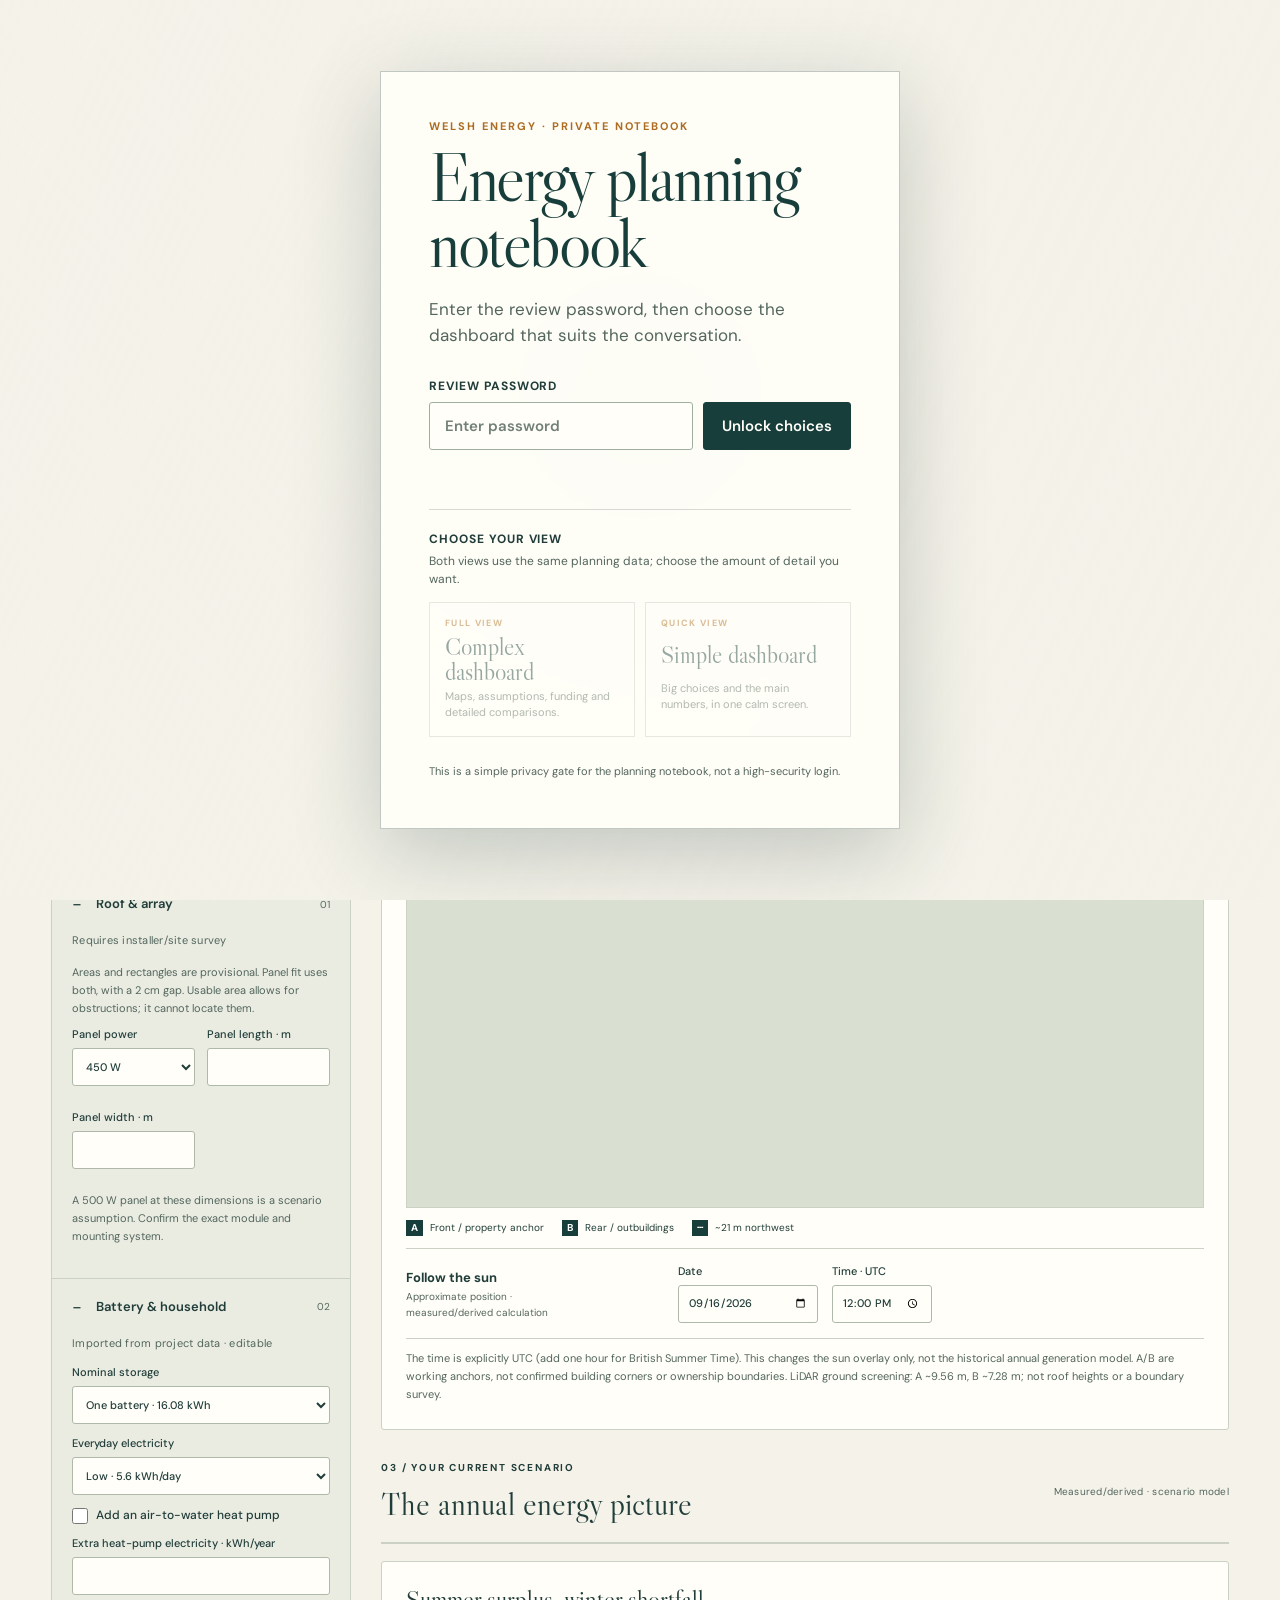
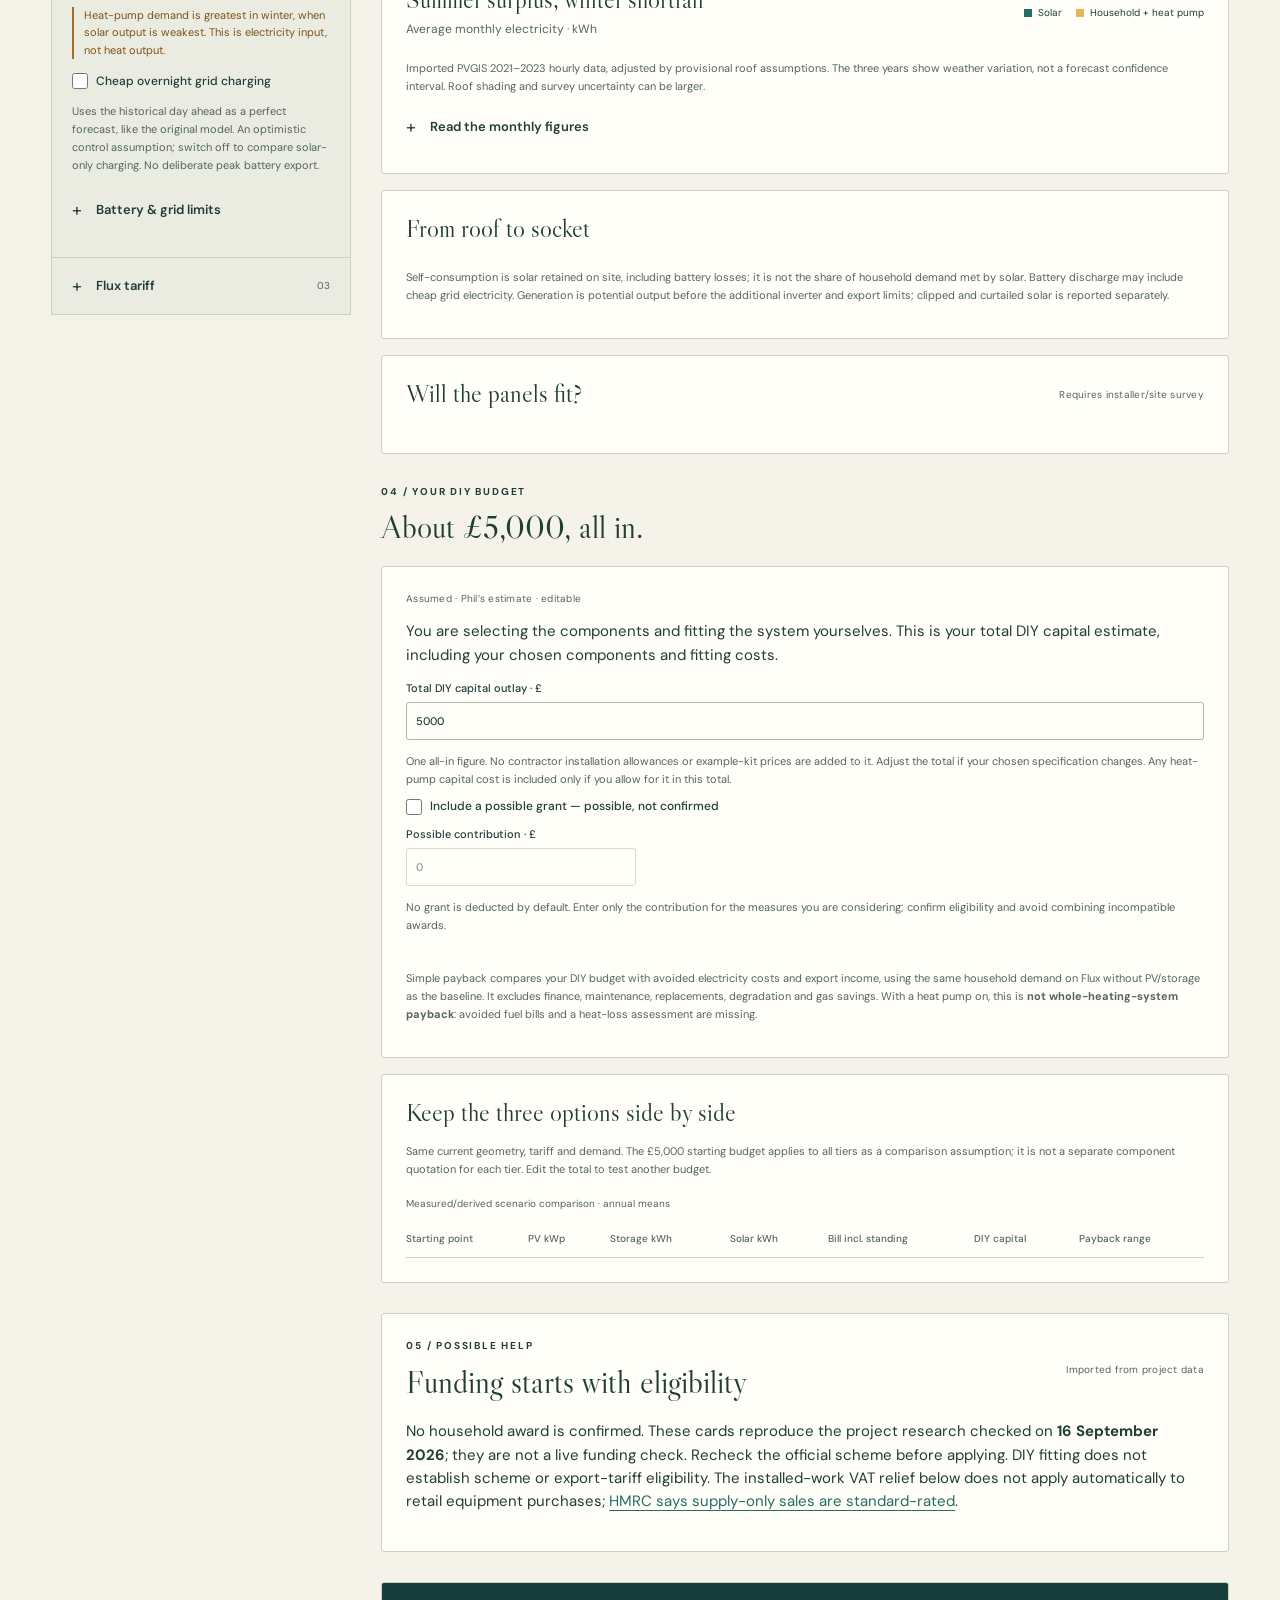
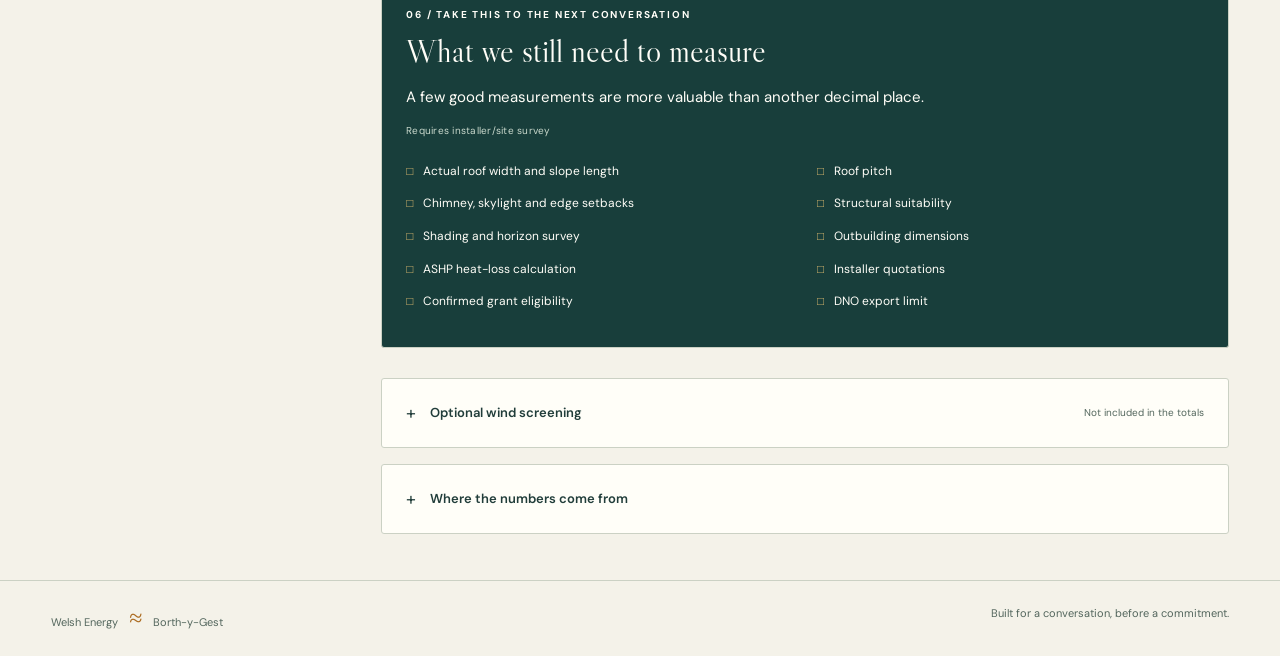
==== index.html @ 3be3858a "Use Welsh Energy branding and demo password" ====
<!doctype html>
<html lang="en-GB">
<head>
  <meta charset="utf-8"><meta name="viewport" content="width=device-width, initial-scale=1">
  <meta name="theme-color" content="#183e3b"><meta name="description" content="Welsh Energy is a local solar, battery and heat-pump planning notebook for Borth-y-Gest.">
  <title>Welsh Energy · Energy notebook</title><link rel="icon" href="data:image/svg+xml,%3Csvg xmlns='http://www.w3.org/2000/svg' viewBox='0 0 32 32'%3E%3Crect width='32' height='32' fill='%23183e3b'/%3E%3Ctext x='9' y='25' fill='%23fffef8' font-size='27' font-family='Georgia'%3EW%3C/text%3E%3C/svg%3E">
  <link rel="stylesheet" href="vendor/leaflet.css"><link rel="stylesheet" href="styles.css">
  <script defer src="vendor/leaflet.js"></script><script type="module" src="app.js"></script>
</head>
<body>
<div class="privacy-gate" id="privacy-gate" role="dialog" aria-modal="true" aria-labelledby="privacy-title">
  <div class="privacy-backdrop" aria-hidden="true"></div>
  <div class="privacy-wash" aria-hidden="true"></div>
  <section class="privacy-shell">
    <div class="privacy-panel">
      <p class="privacy-eyebrow">Welsh Energy · private notebook</p>
      <h1 id="privacy-title">Energy planning notebook</h1>
      <p class="privacy-intro">Enter the review password, then choose the dashboard that suits the conversation.</p>
      <form id="privacy-form">
        <label for="privacy-password">Review password</label>
        <div class="privacy-entry">
          <input id="privacy-password" name="password" type="password" autocomplete="off" spellcheck="false" placeholder="Enter password" required>
          <button type="submit">Unlock choices</button>
        </div>
        <p class="privacy-status" id="privacy-status" role="alert" aria-live="polite"></p>
      </form>
      <div class="privacy-choice" aria-labelledby="privacy-choice-title">
        <p class="privacy-choice-label" id="privacy-choice-title">Choose your view</p>
        <p class="privacy-choice-help">Both views use the same planning data; choose the amount of detail you want.</p>
        <div class="privacy-choice-links">
          <a class="privacy-choice-link" href="./" data-dashboard-route="complex" aria-disabled="true" tabindex="-1">
            <span class="privacy-choice-kicker">FULL VIEW</span>
            <strong>Complex dashboard</strong>
            <span>Maps, assumptions, funding and detailed comparisons.</span>
          </a>
          <a class="privacy-choice-link" href="simple/" data-dashboard-route="simple" aria-disabled="true" tabindex="-1">
            <span class="privacy-choice-kicker">QUICK VIEW</span>
            <strong>Simple dashboard</strong>
            <span>Big choices and the main numbers, in one calm screen.</span>
          </a>
        </div>
      </div>
      <p class="privacy-note">This is a simple privacy gate for the planning notebook, not a high-security login.</p>
    </div>
  </section>
</div>
<div id="dashboard-app" data-locked="true" aria-hidden="true">
<a class="skip" href="#main">Skip to the energy notebook</a>
<header class="masthead"><a class="brand" href="#"><span class="brand-mark" aria-hidden="true">W<span>≈</span></span><span>Welsh Energy<small>BORTH-Y-GEST · NORTH WALES</small></span></a><nav aria-label="Notebook sections"><a href="#site">The site</a><a href="#energy">Energy</a><a href="#costs">Costs</a><a href="#next">Next steps</a><a class="view-switch" href="simple/">Simple view ↗</a></nav><div class="masthead-actions"><button type="button" class="quiet signout" data-signout>Back to sign-in</button><button id="reset" class="quiet">Reset to defaults ↺</button></div></header>
<main id="main">
<section class="intro"><div><p class="eyebrow">A HOUSE BY THE SEA. A PLAN FOR ITS ENERGY.</p><h1>What could the sunshine do?</h1><p class="lede">Explore solar panels, battery storage and a possible heat pump for <strong>2 Mersey Street</strong>. Start with a tier, then change the assumptions together.</p></div><div class="edition"><span>FIELD NOTE / 01</span><strong>52.91556° N<br>4.13733° W</strong><small>Working front anchor · provisional<br>Planning notebook · September 2026</small></div></section>
<div class="scope-note"><span class="dot"></span><p><strong>A comparison tool, with room for uncertainty.</strong> These are planning estimates, not an engineering design, planning approval, grant decision or quotation.</p></div>
<div id="load-status" role="status">Loading the project’s hourly solar data…</div>
<section class="scenario-section" aria-labelledby="scenario-heading"><div class="section-heading"><div><p class="eyebrow">01 / CHOOSE A STARTING POINT</p><h2 id="scenario-heading">Three ways to begin</h2></div><span class="source-tag">Assumed · editable presets</span></div><div class="tiers" id="tiers">
<button data-tier="basic" aria-pressed="false"><span class="tier-number">01</span><span><strong>Basic</strong><small>Front roof · one battery</small></span><span class="tier-capacity" id="tier-basic"></span></button>
<button data-tier="medium" aria-pressed="true"><span class="tier-number">02</span><span><strong>Medium</strong><small>Front + rear · one battery</small></span><span class="tier-capacity" id="tier-medium"></span></button>
<button data-tier="top" aria-pressed="false"><span class="tier-number">03</span><span><strong>Top-class</strong><small>Front + rear · two batteries</small></span><span class="tier-capacity" id="tier-top"></span></button></div><p class="micro">Tiers set active roofs and battery size. The total DIY budget stays at your entered amount. Your roof geometry, tariff and household choices carry across. Top-class means more storage here; it is not a promise of greater savings.</p></section>
<div class="workspace">
<aside class="controls" aria-label="Scenario assumptions"><div class="controls-title"><span class="eyebrow">MAKE IT YOURS</span><h2>The assumptions</h2><p>Change a value to update the whole notebook.</p></div>
<details open><summary>Roof & array <span>01</span></summary><div class="control-body"><p class="source-tag">Requires installer/site survey</p><p class="micro">Areas and rectangles are provisional. Panel fit uses both, with a 2 cm gap. Usable area allows for obstructions; it cannot locate them.</p><div id="surfaces"></div><div class="fields two"><label>Panel power<select data-path="panelWattage"><option value="450">450 W</option><option value="500">500 W</option></select></label><label>Panel length · m<input data-path="panelLengthM" type="number" min="0.5" max="4" step=".001"></label><label>Panel width · m<input data-path="panelWidthM" type="number" min="0.5" max="3" step=".001"></label></div><p class="micro">A 500 W panel at these dimensions is a scenario assumption. Confirm the exact module and mounting system.</p></div></details>
<details open><summary>Battery & household <span>02</span></summary><div class="control-body"><p class="source-tag">Imported from project data · editable</p><label>Nominal storage<select data-path="batteryKwh"><option value="16.08">One battery · 16.08 kWh</option><option value="32.16">Two batteries · 32.16 kWh</option><option value="40">40 kWh scenario</option><option value="10.08">Energian bank · 10.08 kWh</option><option value="15.12">Energian bank · 15.12 kWh</option><option value="20.16">Energian bank · 20.16 kWh</option></select></label><label>Everyday electricity<select data-path="baseDailyKwh"><option value="5.6">Low · 5.6 kWh/day</option><option value="8">Medium · 8 kWh/day</option><option value="12">High · 12 kWh/day</option></select></label><label class="check"><input type="checkbox" data-path="ashpEnabled"> Add an air-to-water heat pump</label><label>Extra heat-pump electricity · kWh/year<input type="number" data-path="ashpAnnualKwh" min="0" max="30000" step="100"></label><p class="winter-note">Heat-pump demand is greatest in winter, when solar output is weakest. This is electricity input, not heat output.</p><label class="check"><input type="checkbox" data-path="gridCharge"> Cheap overnight grid charging</label><p class="micro">Uses the historical day ahead as a perfect forecast, like the original model. An optimistic control assumption; switch off to compare solar-only charging. No deliberate peak battery export.</p><details><summary>Battery & grid limits</summary><div class="fields two"><label>Usable window · %<input data-path="batteryUsablePct" type="number" min="1" max="100" step="1"></label><label>Reserve within window · kWh<input data-path="reserveKwh" type="number" min="0" max="40" step=".1"></label><label>Charge efficiency · fraction<input data-path="chargeEfficiency" type="number" min=".5" max="1" step=".01"></label><label>Discharge efficiency · fraction<input data-path="dischargeEfficiency" type="number" min=".5" max="1" step=".01"></label><label>Battery power limit · kW<input data-path="batteryPowerKw" type="number" min="0" max="30" step=".1"></label><label>PV inverter limit · kW<input data-path="inverterKw" type="number" min="0" max="30" step=".1"></label><label>Export limit · kW<input data-path="exportLimitKw" type="number" min="0" max="30" step=".01"></label></div><p class="micro">5 kW battery power and 8 kW PV inverter are assumptions. Export defaults to 3.68 kW for screening; no DNO permission is implied. Equipment compatibility and shared inverter constraints need an installer.</p></details></div></details>
<details><summary>Flux tariff <span>03</span></summary><div class="control-body"><p class="source-tag">Imported from project data · editable</p><p>15 September 2026 planning snapshot. Variable prices, not a future offer. Periods use UK local time, including daylight saving.</p><div id="tariff-fields" class="fields two"></div><p class="micro">Cheap 02:00–05:00 · peak 16:00–19:00 · normal at other times. <a href="https://octopus.energy/smart/flux/" target="_blank" rel="noreferrer">Official Flux information ↗</a></p></div></details>
</aside>
<div class="results">
<section id="site" class="paper map-paper"><div class="section-heading"><div><p class="eyebrow">02 / START WITH THE PLACE</p><h2>A small site. Several possibilities.</h2></div><button id="recenter-map" class="quiet">Centre on the house</button></div><div class="map-wrap"><div id="site-map" aria-label="Interactive map of provisional front and rear anchors"></div></div><div class="map-caption"><span><b>A</b> Front / property anchor</span><span><b>B</b> Rear / outbuildings</span><span><b>┄</b> ~21 m northwest</span></div><p id="map-status" class="micro"></p><div class="sun-strip"><div><strong>Follow the sun</strong><small>Approximate position · measured/derived calculation</small></div><label>Date<input id="sun-date" type="date" value="2026-09-16" min="2020-01-01" max="2035-12-31"></label><label>Time · UTC<input id="sun-time" type="time" value="12:00"></label><output id="sun-readout"></output></div><p class="micro">The time is explicitly UTC (add one hour for British Summer Time). This changes the sun overlay only, not the historical annual generation model. A/B are working anchors, not confirmed building corners or ownership boundaries. LiDAR ground screening: A ~9.56 m, B ~7.28 m; not roof heights or a boundary survey.</p></section>
<section id="energy"><div class="section-heading"><div><p class="eyebrow">03 / YOUR CURRENT SCENARIO</p><h2>The annual energy picture</h2></div><span class="source-tag">Measured/derived · scenario model</span></div><div id="warnings" role="status"></div><div id="metrics" class="metrics" aria-live="polite" aria-atomic="true"></div><div class="paper chart-paper"><div class="section-heading"><div><h3>Summer surplus, winter shortfall</h3><p>Average monthly electricity · kWh</p></div><div class="legend"><span><i class="solar"></i>Solar</span><span><i class="demand"></i>Household + heat pump</span></div></div><div id="monthly-chart"></div><p class="micro">Imported PVGIS 2021–2023 hourly data, adjusted by provisional roof assumptions. The three years show weather variation, not a forecast confidence interval. Roof shading and survey uncertainty can be larger.</p><details><summary>Read the monthly figures</summary><div class="table-scroll"><table><caption>Average per calendar month, with generation range across the three years</caption><thead><tr><th>Month</th><th>Solar kWh</th><th>Year range</th><th>Use kWh</th><th>Import kWh</th><th>Export kWh</th></tr></thead><tbody id="monthly-table"></tbody></table></div></details></div><div class="paper"><h3>From roof to socket</h3><div id="energy-details" class="detail-grid"></div><p class="micro">Self-consumption is solar retained on site, including battery losses; it is not the share of household demand met by solar. Battery discharge may include cheap grid electricity. Generation is potential output before the additional inverter and export limits; clipped and curtailed solar is reported separately.</p></div><div class="paper"><div class="section-heading"><h3>Will the panels fit?</h3><span class="source-tag">Requires installer/site survey</span></div><div id="layout-results"></div></div></section>
<section id="costs"><div class="section-heading"><div><p class="eyebrow">04 / YOUR DIY BUDGET</p><h2>About £5,000, all in.</h2></div></div><div class="paper"><p class="source-tag">Assumed · Phil’s estimate · editable</p><p>You are selecting the components and fitting the system yourselves. This is your total DIY capital estimate, including your chosen components and fitting costs.</p><label>Total DIY capital outlay · £<input id="diy-total" type="number" min="0" max="200000" step="100" value="5000"></label><p class="micro">One all-in figure. No contractor installation allowances or example-kit prices are added to it. Adjust the total if your chosen specification changes. Any heat-pump capital cost is included only if you allow for it in this total.</p><div id="cost-inputs" hidden></div><label class="check"><input id="grant-enabled" type="checkbox"> Include a possible grant — possible, not confirmed</label><label class="grant-amount">Possible contribution · £<input id="grant-amount" type="number" value="0" min="0" max="100000" step="100" disabled></label><p class="micro">No grant is deducted by default. Enter only the contribution for the measures you are considering; confirm eligibility and avoid combining incompatible awards.</p><div id="finance" class="finance-grid"></div><p class="micro">Simple payback compares your DIY budget with avoided electricity costs and export income, using the same household demand on Flux without PV/storage as the baseline. It excludes finance, maintenance, replacements, degradation and gas savings. With a heat pump on, this is <strong>not whole-heating-system payback</strong>: avoided fuel bills and a heat-loss assessment are missing.</p></div><div class="paper"><h3>Keep the three options side by side</h3><p class="micro">Same current geometry, tariff and demand. The £5,000 starting budget applies to all tiers as a comparison assumption; it is not a separate component quotation for each tier. Edit the total to test another budget.</p><div class="table-scroll"><table><caption>Measured/derived scenario comparison · annual means</caption><thead><tr><th>Starting point</th><th>PV kWp</th><th>Storage kWh</th><th>Solar kWh</th><th>Bill incl. standing</th><th>DIY capital</th><th>Payback range</th></tr></thead><tbody id="comparison"></tbody></table></div></div></section>
<section id="funding" class="paper"><div class="section-heading"><div><p class="eyebrow">05 / POSSIBLE HELP</p><h2>Funding starts with eligibility</h2></div><span class="source-tag">Imported from project data</span></div><p>No household award is confirmed. These cards reproduce the project research checked on <strong>16 September 2026</strong>; they are not a live funding check. Recheck the official scheme before applying. DIY fitting does not establish scheme or export-tariff eligibility. The installed-work VAT relief below does not apply automatically to retail equipment purchases; <a href="https://www.gov.uk/guidance/vat-on-energy-saving-materials-and-heating-equipment-notice-7086" target="_blank" rel="noreferrer">HMRC says supply-only sales are standard-rated</a>.</p><div id="grants" class="grants"></div></section>
<section id="next" class="paper next-paper"><p class="eyebrow">06 / TAKE THIS TO THE NEXT CONVERSATION</p><h2>What we still need to measure</h2><p>A few good measurements are more valuable than another decimal place.</p><p class="source-tag">Requires installer/site survey</p><ul class="checklist"><li>Actual roof width and slope length</li><li>Roof pitch</li><li>Chimney, skylight and edge setbacks</li><li>Structural suitability</li><li>Shading and horizon survey</li><li>Outbuilding dimensions</li><li>ASHP heat-loss calculation</li><li>Installer quotations</li><li>Confirmed grant eligibility</li><li>DNO export limit</li></ul></section>
<details class="paper wind-panel"><summary>Optional wind screening <span>Not included in the totals</span></summary><p class="source-tag">Imported from project data · requires installer/site survey</p><p>The NASA regional 10 m wind series averages about 6.27 m/s. It does not tell us the wind at this roof, turbulence or turbine output. The project has no site-specific turbine power curve. Winter wind may complement solar, but a rooftop installation needs planning, structure, noise and maintenance assessment.</p><p><a href="https://www.gov.wales/planning-permission-wind-turbines" target="_blank" rel="noreferrer">Welsh Government planning guidance ↗</a></p></details>
<details class="paper"><summary>Where the numbers come from</summary><p>Solar generation uses the saved PVGIS 1 kWp hourly profile for 2021–2023. It was downloaded at an older postcode point, with an optimum south-facing array. The front roof’s provisional southeast aspect is a screening adjustment, not a fresh PVGIS roof simulation.</p><p>“Measured/derived” here means calculated, not measured at the property. Inputs marked “Imported from project data” can themselves be modelled data or earlier assumptions. Costs are editable placeholders. No carbon figure is shown because no agreed emissions factor or counterfactual has been supplied.</p><p><a href="DATA_PROVENANCE.md">Data provenance & assumptions</a> · <a href="SOURCE_RECONCILIATION.md">Conflicts reconciled</a> · <a href="README.md">Run the notebook</a></p></details>
</div></div>
</main><footer><span>Welsh Energy <i>≈</i> Borth-y-Gest</span><span>Built for a conversation, before a commitment.</span></footer>
</div>
<script>
  (() => {
    const password = 'demo';
    const gate = document.getElementById('privacy-gate');
    const dashboard = document.getElementById('dashboard-app');
    const form = document.getElementById('privacy-form');
    const field = document.getElementById('privacy-password');
    const status = document.getElementById('privacy-status');
    const choices = [...document.querySelectorAll('[data-dashboard-route]')];
    const signoutButtons = [...document.querySelectorAll('[data-signout]')];
    const storageKey = 'welsh-energy-dashboard-unlocked';

    function unlock() {
      gate.hidden = true;
      dashboard.dataset.locked = 'false';
      dashboard.setAttribute('aria-hidden', 'false');
      sessionStorage.setItem(storageKey, 'yes');
      dashboard.querySelector('.brand')?.focus();
      window.dispatchEvent(new Event('resize'));
    }

    function enableChoices() {
      sessionStorage.setItem(storageKey, 'yes');
      gate.classList.add('privacy-authenticated');
      status.textContent = 'Password accepted. Choose a dashboard.';
      choices.forEach(link => {
        link.removeAttribute('aria-disabled');
        link.removeAttribute('tabindex');
        link.classList.add('is-ready');
      });
      choices[0]?.focus();
    }

    if (sessionStorage.getItem(storageKey) === 'yes') unlock();

    form.addEventListener('submit', event => {
      event.preventDefault();
      if (field.value === password) {
        enableChoices();
        return;
      }
      status.textContent = 'That password does not match.';
      field.select();
      gate.classList.remove('privacy-shake');
      void gate.offsetWidth;
      gate.classList.add('privacy-shake');
    });

    choices.forEach(link => link.addEventListener('click', event => {
      if (link.getAttribute('aria-disabled') === 'true') {
        event.preventDefault();
        return;
      }
      if (link.dataset.dashboardRoute === 'complex') {
        event.preventDefault();
        unlock();
      }
    }));

    signoutButtons.forEach(button => button.addEventListener('click', () => {
      sessionStorage.removeItem(storageKey);
      window.location.reload();
    }));
  })();
</script>
</body></html>
---- styles.css ----
@import url('https://fonts.googleapis.com/css2?family=DM+Sans:wght@400;500;600;700&family=Libre+Caslon+Display&display=swap');
:root{--ink:#213d3a;--sea:#256d61;--cream:#f4f2e9;--paper:#fffef8;--line:#cbd1c4;--muted:#53665d;--amber:#ac6c22;--gold:#e2b85b;--dark:#183e3b;--serif:'Libre Caslon Display',Georgia,serif;--sans:'DM Sans',Verdana,sans-serif}*{box-sizing:border-box}html{scroll-behavior:smooth;scroll-padding-top:20px}body{margin:0;color:var(--ink);background:var(--cream);font:15px/1.55 var(--sans)}button,input,select{font:inherit}button,a,input,select,summary{-webkit-tap-highlight-color:transparent}button,summary{cursor:pointer}a{color:var(--sea);text-underline-offset:4px}button{color:inherit}button:focus-visible,a:focus-visible,summary:focus-visible,input:focus-visible,select:focus-visible{outline:3px solid #ba751e;outline-offset:3px}button{border:1px solid var(--line);border-radius:3px;background:transparent}button:hover{background:#e4e8dc}.masthead{display:flex;align-items:center;justify-content:space-between;gap:24px;padding:22px 4vw;border-bottom:1px solid var(--line)}.brand{display:flex;align-items:center;gap:13px;text-decoration:none;color:var(--ink);font-family:var(--serif);font-size:28px;line-height:1}.brand small{display:block;font:9px/1.8 var(--sans);letter-spacing:1.5px;margin-top:8px}.brand-mark{display:grid;place-content:center;width:46px;height:50px;border:1px solid var(--ink);font-size:32px;position:relative}.brand-mark span{font:20px/1 Georgia;position:absolute;bottom:-7px;left:10px;background:var(--cream);padding:0 4px}.masthead nav{display:flex;gap:28px;font-size:13px}.masthead nav a{color:var(--ink);text-decoration:none}.quiet{padding:9px 13px;font-size:12px;white-space:nowrap}.skip{position:absolute;left:20px;top:-100px;background:white;padding:12px;z-index:3000}.skip:focus{top:10px}main{max-width:1600px;margin:auto;padding:0 4vw}.intro{display:flex;gap:40px;justify-content:space-between;align-items:center;padding:57px 0 32px}.eyebrow{font-size:10px;letter-spacing:1.8px;font-weight:700;margin:0 0 10px}.intro h1{font:clamp(40px,4.7vw,70px)/1.03 var(--serif);font-weight:400;letter-spacing:-1.6px;margin:0 0 20px}.lede{max-width:780px;font-size:16px;color:var(--muted);margin:0;line-height:1.65}.edition{min-width:200px;border-left:1px solid var(--line);padding:10px 0 10px 26px}.edition>span{font-size:9px;letter-spacing:1.6px}.edition strong{display:block;font:23px/1.4 var(--serif);margin:10px 0}.edition small{font-size:10px;color:var(--muted)}.scope-note{display:flex;gap:12px;align-items:center;border-top:1px solid var(--line);border-bottom:1px solid var(--line);padding:13px 0;font-size:12px}.scope-note p{margin:0}.dot{width:7px;height:7px;background:var(--amber);border-radius:50%;flex-shrink:0}.section-heading{display:flex;align-items:center;justify-content:space-between;gap:15px;margin:0 0 20px}.section-heading h2,.section-heading h3{margin:0}h2{font:32px/1.15 var(--serif);margin:0 0 16px}h3{font:25px/1.15 var(--serif);margin:0 0 14px}p{margin:0 0 14px}.section-heading p:not(.eyebrow){font-size:12px;margin:5px 0 0;color:var(--muted)}.scenario-section{padding:32px 0 23px}.source-tag{font-size:10px;line-height:1.5;letter-spacing:.25px;color:var(--muted);display:block}.tiers{display:grid;grid-template-columns:repeat(3,1fr);gap:12px}.tiers button{display:flex;align-items:center;text-align:left;padding:21px 19px;gap:16px;background:var(--paper);border:1px solid var(--line);min-width:0}.tiers button[aria-pressed=true]{background:var(--dark);border-color:var(--dark);color:#fffef8}.tier-number{font:15px var(--serif);opacity:.7;align-self:flex-start}.tiers strong{font-size:19px;font-weight:500;display:block}.tiers small{display:block;font-size:11px;margin-top:3px}.tier-capacity{margin-left:auto;align-self:flex-start;font-size:12px;white-space:nowrap}.micro{font-size:11px;line-height:1.65;color:var(--muted);margin:10px 0}.workspace{display:grid;grid-template-columns:300px minmax(0,1fr);gap:30px;align-items:start}.controls{border:1px solid var(--line);background:#eaece2}.controls-title{padding:25px 21px 17px}.controls-title h2{font-size:29px;margin-bottom:10px}.controls-title p{font-size:12px;color:var(--muted)}.controls>details{border-top:1px solid var(--line)}summary{list-style:none;font-weight:600;font-size:13px;padding:18px 20px;display:flex;gap:10px;align-items:center}summary::before{content:'+';font-size:18px;font-weight:400;line-height:1;width:14px}details[open]>summary::before{content:'−'}summary::-webkit-details-marker{display:none}summary span{margin-left:auto;color:var(--muted);font-size:10px;font-weight:400}.control-body{padding:0 20px 22px}.control-body p{font-size:11px}.control-body details summary{padding:15px 0}.fields{display:grid;gap:12px}.two{grid-template-columns:repeat(2,minmax(0,1fr))}label{display:block;font-size:11px;line-height:1.45;margin:0 0 12px;font-weight:500}input[type=number],input[type=date],input[type=time],select{display:block;width:100%;min-width:0;border:1px solid #aeb9aa;background:var(--paper);color:var(--ink);padding:8px 9px;border-radius:3px;margin-top:5px;height:38px}input:disabled{opacity:.5}.check{display:flex;align-items:center;gap:8px;font-size:12px}.check input{accent-color:var(--sea);width:16px;height:16px;margin:0;flex-shrink:0}.surface-control{padding:15px 0;border-bottom:1px solid var(--line);margin-bottom:15px}.surface-control h4{margin:0;font-size:13px}.surface-control .check{margin-bottom:12px}.surface-control .subfields{margin-top:6px}.surface-control summary{font-size:11px}.surface-control input{height:34px}.winter-note{padding-left:10px;border-left:2px solid var(--amber);color:#805118}.results>section{margin-bottom:30px}.paper{background:var(--paper);border:1px solid var(--line);padding:24px;margin-bottom:16px;border-radius:3px}.map-paper{padding:24px 24px 16px}.map-paper h2{font-size:29px}.map-wrap{position:relative}.map-wrap #site-map{height:390px;background:#d9e0d1;z-index:0;border:1px solid var(--line)}.map-caption{display:flex;flex-wrap:wrap;gap:18px;font-size:10px;margin:12px 0}.map-caption b{display:inline-block;background:var(--dark);color:white;padding:0 5px;margin-right:4px}.sun-strip{display:grid;grid-template-columns:1fr 140px 100px 1fr;gap:14px;border-top:1px solid var(--line);border-bottom:1px solid var(--line);padding:15px 0;align-items:center}.sun-strip strong{font-size:13px}.sun-strip small{display:block;font-size:10px;color:var(--muted);max-width:170px}.sun-strip label{margin:0}.sun-strip output{font-size:12px;text-align:right}.metrics{display:grid;grid-template-columns:repeat(4,minmax(0,1fr));gap:1px;background:var(--line);border:1px solid var(--line);margin-bottom:17px}.metric{padding:20px 15px;background:var(--paper)}.metric:first-child{background:var(--dark);color:var(--paper)}.metric .metric-label{font-size:10px;display:block;min-height:30px}.metric strong{font-size:31px;line-height:1.25;font-weight:500;white-space:nowrap;letter-spacing:-1px}.metric strong small{font-size:12px;letter-spacing:0;font-weight:400}.metric>small{display:block;font-size:9px;margin-top:8px;opacity:.85}.legend{display:flex;gap:14px;font-size:10px;flex-wrap:wrap}.legend span{display:flex;gap:6px;align-items:center}.legend i{width:8px;height:8px;display:inline-block}.legend .solar{background:var(--sea)}.legend .demand{background:var(--gold)}#monthly-chart svg{display:block;width:100%;height:auto;overflow:visible}.detail-grid{display:grid;grid-template-columns:repeat(3,minmax(0,1fr));gap:0 20px}.detail-grid>div{padding:13px 0;border-bottom:1px solid var(--line)}.detail-grid span{display:block;font-size:11px}.detail-grid strong{font-size:19px;font-weight:500}.table-scroll{overflow-x:auto;max-width:100%}table{border-collapse:collapse;width:100%;font-size:11px}th,td{text-align:left;border-bottom:1px solid var(--line);padding:11px 9px;font-variant-numeric:tabular-nums}th{font-size:10px;color:var(--muted);font-weight:500}th:first-child,td:first-child{padding-left:0}caption{text-align:left;color:var(--muted);font-size:10px;padding:8px 0}.chart-paper details summary{padding:12px 0}.layout-row{display:grid;grid-template-columns:110px 1fr;gap:18px;border-top:1px solid var(--line);padding:20px 0 8px;align-items:start}.roof-sketch{background:#e3e8db;padding:8px;display:grid;gap:2px;max-width:110px;min-height:35px;align-self:start}.roof-sketch i{background:#2f6661;border:1px solid #63938b;min-height:14px;display:block}.layout-row h4{font-size:13px;margin:0 0 6px}.layout-row p{font-size:11px;margin:3px 0}.layout-row small{font-size:10px;color:var(--muted)}.cost-table input{width:100%;min-width:70px;max-width:120px;height:34px;margin:0}.cost-table th:first-child{width:48%}.grant-amount{max-width:230px}.finance-grid{display:grid;grid-template-columns:repeat(2,minmax(0,1fr));gap:20px;margin-top:24px}.finance-grid>div{padding:18px 0;border-top:1px solid var(--line)}.finance-grid strong{font-size:26px;font-weight:500;display:block}.finance-grid span,.finance-grid small{font-size:11px;display:block}.finance-grid .payback{background:#e7ecdf;padding:18px;border:none}.finance-grid small{margin-top:7px;color:var(--muted)}.grants{display:grid;grid-template-columns:repeat(2,minmax(0,1fr));gap:0 24px}.grant-card{border-top:1px solid var(--line);padding:20px 0}.grant-card h3{font-family:var(--sans);font-size:14px;font-weight:600;margin-bottom:7px}.grant-card p{font-size:11px;margin:8px 0}.grant-card small{font-size:10px;color:var(--muted)}.grant-status{font-size:10px;color:#825216;font-weight:600}.next-paper{background:var(--dark);color:var(--paper)}.next-paper .source-tag{color:#cad9cd}.checklist{padding:0;list-style:none;display:grid;grid-template-columns:1fr 1fr;gap:14px 24px;font-size:12px;margin-top:24px}.checklist li{display:flex;gap:10px}.checklist li::before{content:'□';color:#d6b66d}.wind-panel>summary,details.paper>summary{padding:0}.paper>summary~p{margin-top:15px;font-size:12px}.wind-panel summary span{font-size:10px}footer{display:flex;justify-content:space-between;gap:20px;border-top:1px solid var(--line);padding:24px 4vw;margin-top:30px;font-size:11px;color:var(--muted)}footer i{font:24px Georgia;padding:0 8px;color:var(--amber)}#load-status{font-size:12px;padding:10px 0}#warnings:empty{display:none}.warning{border-left:2px solid var(--amber);padding:9px 12px;background:#f3ead5;font-size:11px;margin-bottom:10px}.selected-row{background:#e9eee2}#comparison td{min-width:80px}#comparison th:first-child,#comparison td:first-child{padding-left:8px}.controls input:invalid{outline:2px solid #a74425}.no-data{padding:30px;text-align:center}
@media(min-width:1500px){.workspace{grid-template-columns:325px minmax(0,1fr);gap:36px}.map-wrap #site-map{height:430px}}
@media(max-width:1100px){.workspace{grid-template-columns:270px minmax(0,1fr);gap:20px}.paper{padding:20px}.metrics{grid-template-columns:repeat(2,minmax(0,1fr))}.metric .metric-label{min-height:auto}.sun-strip{grid-template-columns:1fr 1fr}.sun-strip output{text-align:left}.edition{min-width:170px}.tier-capacity{display:none}.tiers button{padding:17px 13px;gap:10px}.detail-grid{grid-template-columns:repeat(2,minmax(0,1fr))}.map-paper .section-heading{align-items:flex-start;flex-direction:column}.grants{grid-template-columns:1fr}}
@media(max-width:760px){.masthead{padding:18px 5vw;flex-wrap:wrap;gap:16px}.masthead nav{order:3;width:100%;justify-content:space-between;font-size:12px;gap:12px}.masthead .quiet{font-size:10px;padding:8px}.brand{font-size:24px}.brand-mark{height:44px;width:39px}.intro{padding-top:35px;gap:15px}.intro h1{font-size:45px}.edition{display:none}.lede{font-size:14px}.scope-note{align-items:flex-start}.dot{margin-top:6px}main{padding:0 5vw}.tiers{gap:7px}.tiers button{padding:14px 10px;display:block}.tier-number{font-size:12px;display:block;margin-bottom:8px}.tiers strong{font-size:15px}.tiers small{font-size:9px;line-height:1.6}.section-heading{flex-wrap:wrap}.section-heading h2{font-size:29px}.workspace{display:flex;flex-direction:column;gap:22px}.controls,.results{width:100%}.controls-title{padding:19px 20px 6px}.controls-title h2{font-size:26px}.controls-title p{font-size:11px}.controls-title .eyebrow{font-size:9px}.controls .control-body{padding-bottom:15px}.control-body .fields{gap:8px 18px}.surface-control{margin-bottom:10px}.results .paper{padding:19px}.map-wrap #site-map{height:340px}.sun-strip{gap:12px}.sun-strip input{font-size:12px}.map-caption{gap:8px}.chart-paper .section-heading{gap:12px}.finance-grid{gap:12px}.finance-grid strong{font-size:23px}.checklist{grid-template-columns:1fr}.results>section{margin-bottom:26px}.metric strong{font-size:28px}.detail-grid{gap:0 14px}.wind-panel summary{align-items:flex-start}.wind-panel summary span{max-width:90px}footer{flex-direction:column;gap:5px}.layout-row{grid-template-columns:80px 1fr;gap:13px}.roof-sketch{max-width:80px}}
@media(prefers-reduced-motion:reduce){html{scroll-behavior:auto}}

.kit-detail{padding:20px;background:#e8ece0;border:1px solid var(--line);margin:15px 0 24px}.kit-detail p{font-size:12px}.kit-price{font-size:30px;font-weight:500;display:block;margin-bottom:12px}.kit-price small{font-size:12px}.kit-detail h3{font-size:25px}.kit-detail .source-tag{font-size:10px}#kit-choice{height:auto;min-height:40px;max-width:100%;font-size:12px}.finance-grid>div{min-width:0}.finance-grid strong{overflow-wrap:anywhere}

/* Private review gate: Welsh Energy palette, with the supplied coast image as atmosphere. */
.privacy-gate{position:fixed;inset:0;z-index:5000;overflow:auto;color:var(--ink);background:var(--cream)}
.privacy-backdrop,.privacy-wash{position:fixed;inset:0;pointer-events:none}
.privacy-backdrop{z-index:-2;background:url('assets/borthygest-gate.jpg') center/cover no-repeat;filter:blur(9px) saturate(1.12) contrast(1.08) brightness(.98);transform:scale(1.03)}
.privacy-wash{z-index:-1;background:linear-gradient(115deg,rgba(244,242,233,.48) 0%,rgba(244,242,233,.22) 45%,rgba(244,242,233,.36) 100%),radial-gradient(circle at 50% 44%,rgba(37,109,97,.08),transparent 38%)}
.privacy-shell{width:min(1080px,calc(100% - 32px));min-height:100svh;margin:0 auto;display:grid;place-items:center;padding:32px 0}
.privacy-panel{width:min(520px,100%);padding:clamp(28px,5vw,48px);background:rgba(255,254,248,.9);border:1px solid rgba(33,61,58,.28);box-shadow:0 24px 80px rgba(33,61,58,.24);backdrop-filter:blur(10px)}
.privacy-eyebrow{margin:0 0 12px;color:var(--amber);font-size:11px;line-height:1.2;font-weight:700;letter-spacing:.18em;text-transform:uppercase}
.privacy-panel h1{max-width:12ch;margin:0;font:clamp(38px,7vw,68px)/.96 var(--serif);font-weight:400;letter-spacing:-.035em;color:var(--dark)}
.privacy-intro{margin:20px 0 0;max-width:38rem;color:var(--muted);font-size:17px}
.privacy-panel form{margin-top:30px}
.privacy-panel label{display:block;margin-bottom:9px;color:var(--ink);font-size:12px;line-height:1.2;font-weight:700;letter-spacing:.08em;text-transform:uppercase}
.privacy-entry{display:flex;gap:10px}
.privacy-entry input,.privacy-entry button{font:600 15px/1.2 var(--sans)}
.privacy-entry input{min-width:0;flex:1;padding:14px 15px;border:1px solid #9eafa2;border-radius:3px;background:rgba(255,254,248,.82);color:var(--ink);outline:none}
.privacy-entry input::placeholder{color:#718078}
.privacy-entry input:focus{border-color:var(--sea);box-shadow:0 0 0 3px rgba(37,109,97,.18)}
.privacy-entry button{flex:0 0 auto;padding:14px 18px;border:1px solid var(--dark);border-radius:3px;background:var(--dark);color:var(--paper);cursor:pointer}
.privacy-entry button:hover{background:var(--sea)}
.privacy-entry button:focus-visible{outline:3px solid var(--amber);outline-offset:3px}
.privacy-status{min-height:1.5em;margin-top:12px;color:#a74425;font:14px/1.35 var(--sans)}
.privacy-choice{margin-top:26px;padding-top:22px;border-top:1px solid rgba(33,61,58,.18)}
.privacy-choice-label{margin:0;color:var(--ink);font-size:12px;line-height:1.2;font-weight:700;letter-spacing:.08em;text-transform:uppercase}
.privacy-choice-help{margin:7px 0 14px;color:var(--muted);font-size:12px;line-height:1.45}
.privacy-choice-links{display:grid;grid-template-columns:repeat(2,minmax(0,1fr));gap:10px}
.privacy-choice-link{display:grid;gap:5px;min-height:132px;padding:15px;color:var(--ink);text-decoration:none;background:rgba(255,254,248,.76);border:1px solid rgba(33,61,58,.25);transition:transform .15s ease,border-color .15s ease,background .15s ease,opacity .15s ease;opacity:.45;pointer-events:none}
.privacy-choice-link.is-ready{opacity:1;pointer-events:auto}
.privacy-choice-link.is-ready:hover{transform:translateY(-2px);border-color:var(--sea);background:var(--paper)}
.privacy-choice-link strong{font:24px/1.05 var(--serif);font-weight:400;color:var(--dark)}
.privacy-choice-link>span:last-child{font-size:11px;line-height:1.45;color:var(--muted)}
.privacy-choice-kicker{color:var(--amber);font-size:9px;line-height:1.2;font-weight:700;letter-spacing:.15em}
.masthead nav .view-switch{color:var(--sea);font-weight:700}.masthead-actions{display:flex;align-items:center;gap:8px}
.privacy-note{margin:26px 0 0;color:var(--muted);font-size:11px;line-height:1.5}
.privacy-shake{animation:privacy-shake .28s ease-in-out}
@keyframes privacy-shake{0%,100%{transform:translateX(0)}30%{transform:translateX(-7px)}70%{transform:translateX(7px)}}
@media(max-width:560px){.privacy-shell{width:min(100% - 22px,1080px);padding:11px 0}.privacy-panel{padding:26px 22px}.privacy-entry{display:grid}.privacy-entry button{width:100%}.privacy-panel h1{font-size:clamp(40px,16vw,62px)}.privacy-choice-links{grid-template-columns:1fr}.privacy-choice-link{min-height:0}.masthead nav .view-switch{display:block}.masthead-actions{width:100%;justify-content:flex-start}}
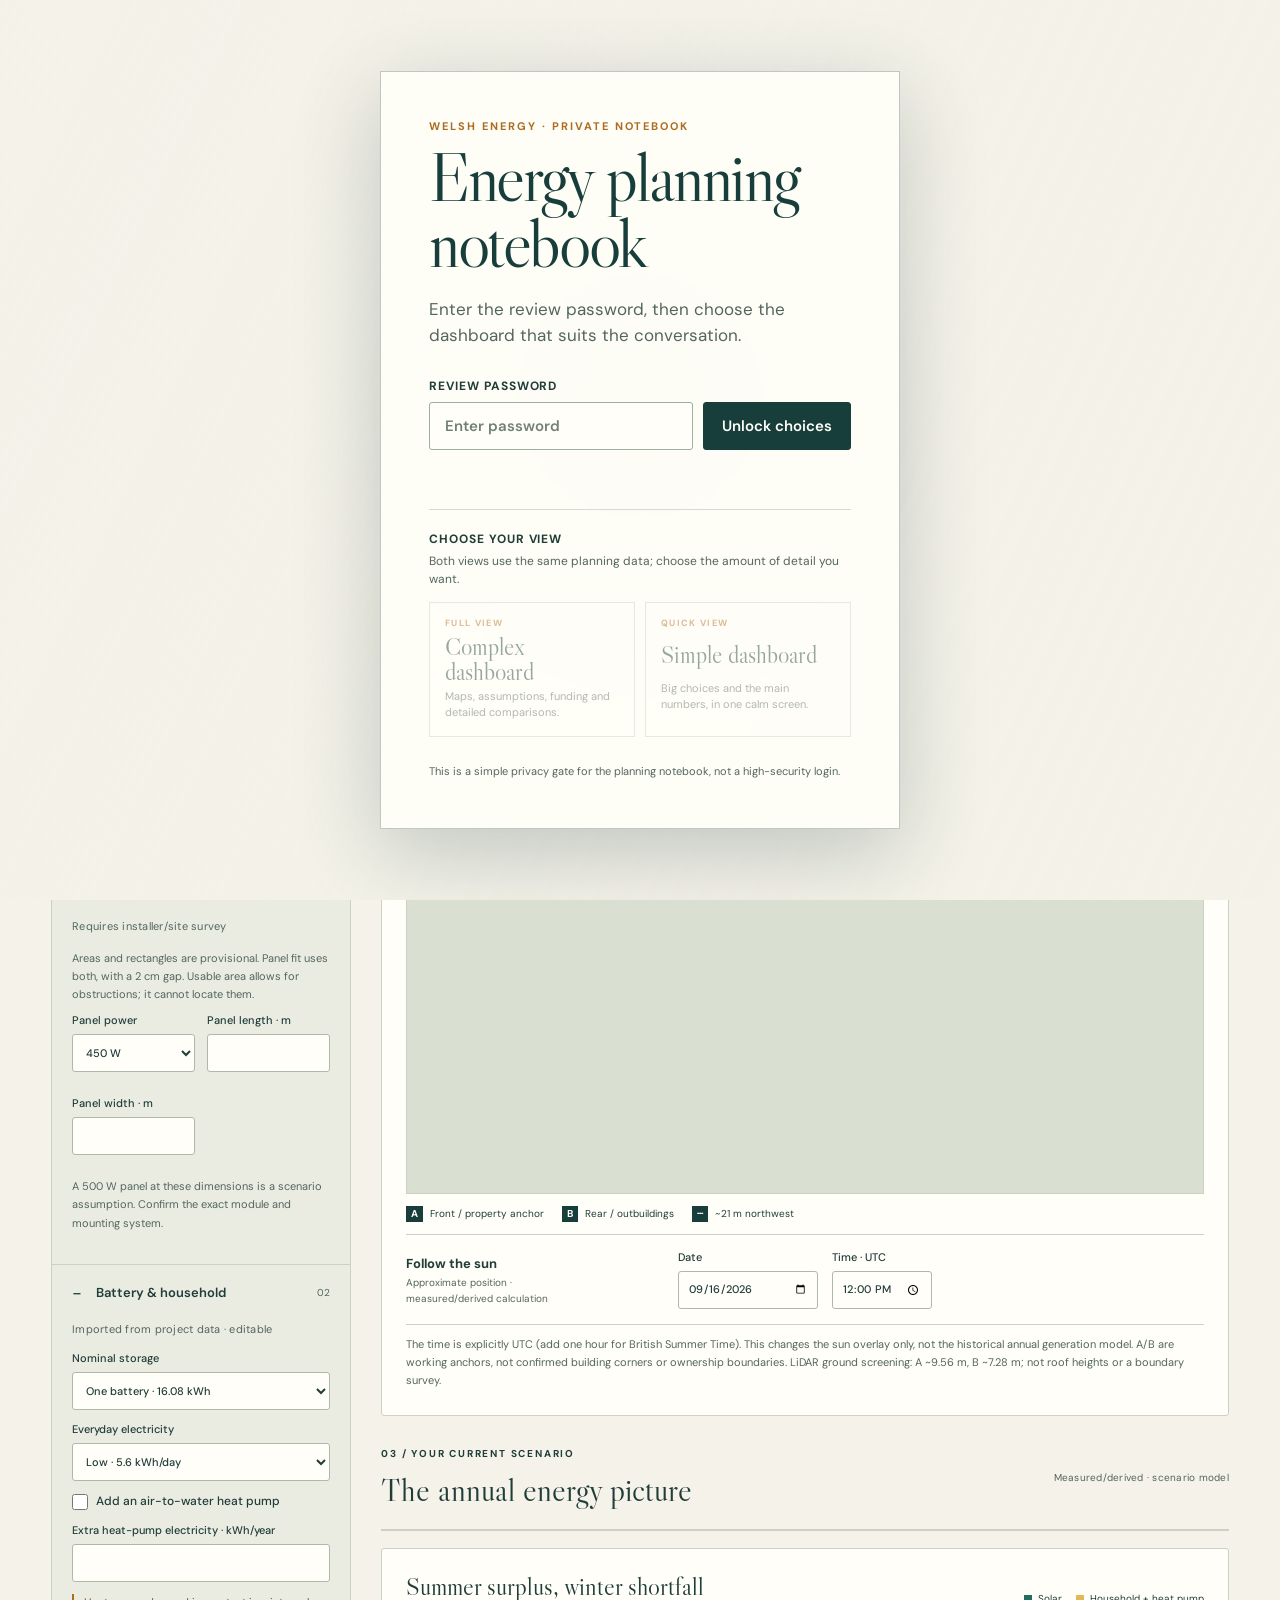
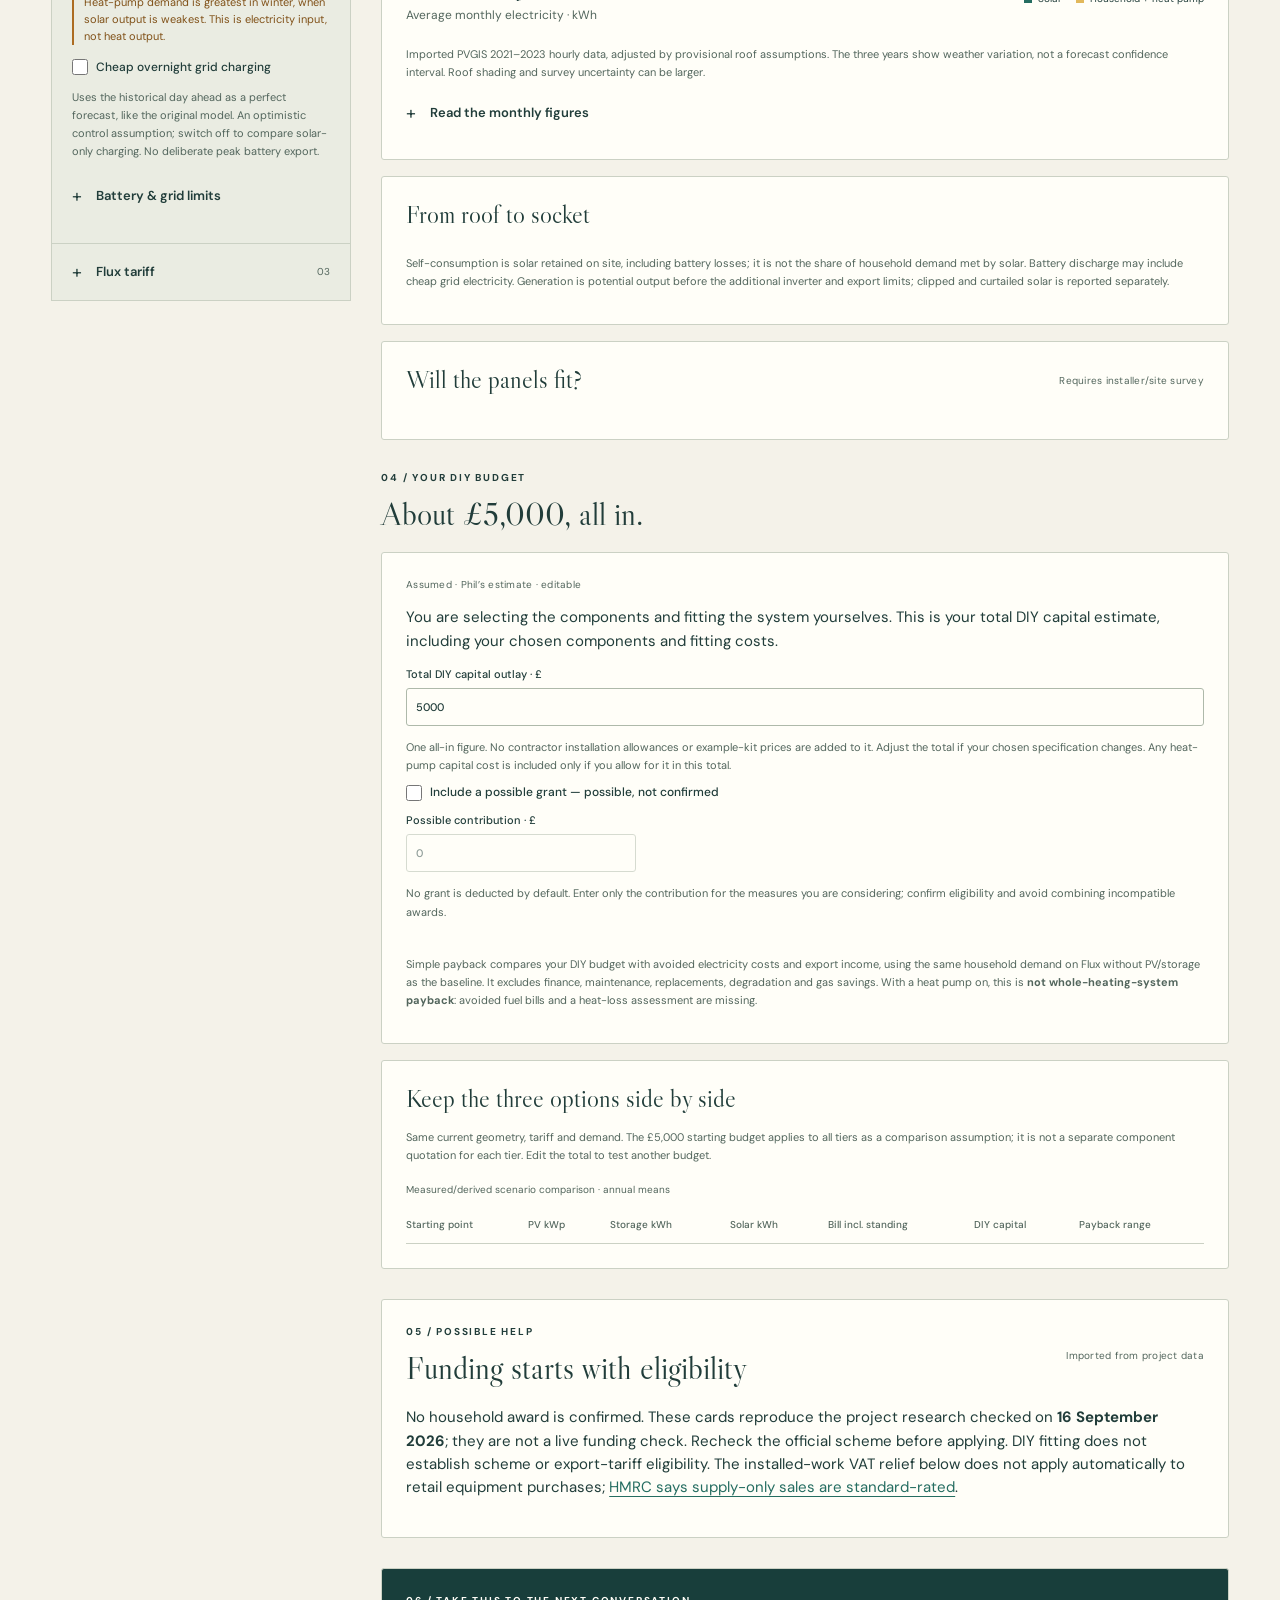
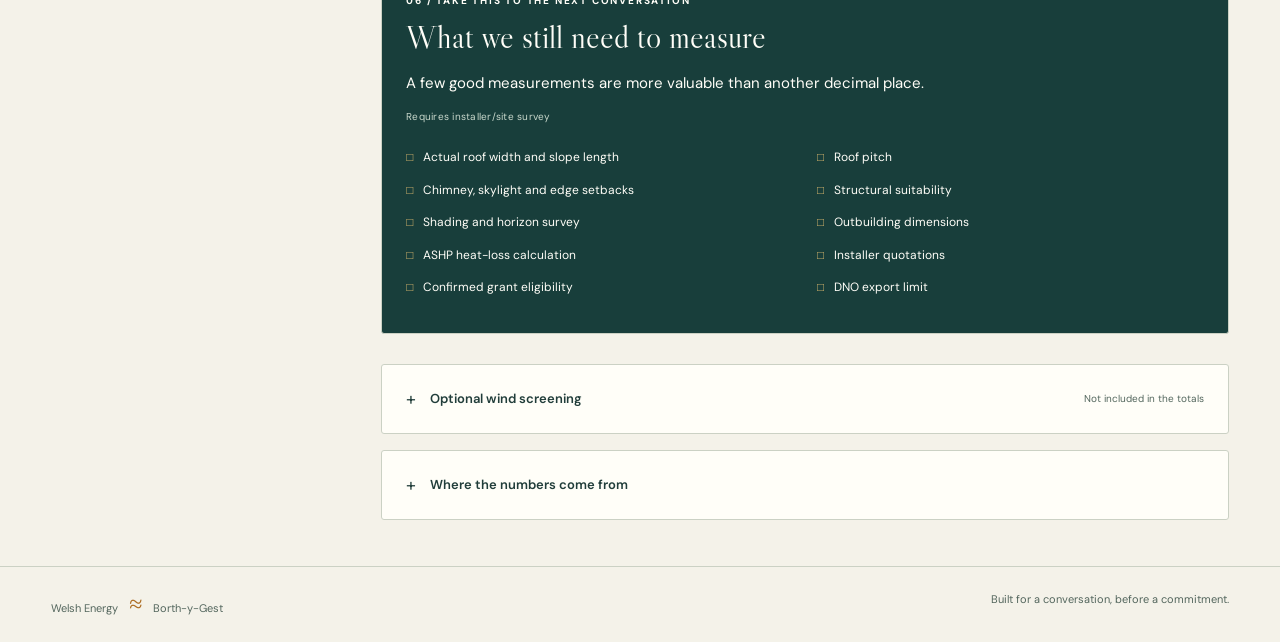
==== commit 1d1c7698: "Use general location in dashboard" ====
--- a/index.html
+++ b/index.html
@@ -48,7 +48,7 @@
 <a class="skip" href="#main">Skip to the energy notebook</a>
 <header class="masthead"><a class="brand" href="#"><span class="brand-mark" aria-hidden="true">W<span>≈</span></span><span>Welsh Energy<small>BORTH-Y-GEST · NORTH WALES</small></span></a><nav aria-label="Notebook sections"><a href="#site">The site</a><a href="#energy">Energy</a><a href="#costs">Costs</a><a href="#next">Next steps</a><a class="view-switch" href="simple/">Simple view ↗</a></nav><div class="masthead-actions"><button type="button" class="quiet signout" data-signout>Back to sign-in</button><button id="reset" class="quiet">Reset to defaults ↺</button></div></header>
 <main id="main">
-<section class="intro"><div><p class="eyebrow">A HOUSE BY THE SEA. A PLAN FOR ITS ENERGY.</p><h1>What could the sunshine do?</h1><p class="lede">Explore solar panels, battery storage and a possible heat pump for <strong>2 Mersey Street</strong>. Start with a tier, then change the assumptions together.</p></div><div class="edition"><span>FIELD NOTE / 01</span><strong>52.91556° N<br>4.13733° W</strong><small>Working front anchor · provisional<br>Planning notebook · September 2026</small></div></section>
+<section class="intro"><div><p class="eyebrow">A HOUSE BY THE SEA. A PLAN FOR ITS ENERGY.</p><h1>What could the sunshine do?</h1><p class="lede">Explore solar panels, battery storage and a possible heat pump for a home in <strong>Borth-y-Gest, North Wales</strong>. Start with a tier, then change the assumptions together.</p></div><div class="edition"><span>FIELD NOTE / 01</span><strong>Borth-y-Gest<br>North Wales</strong><small>Planning notebook · September 2026</small></div></section>
 <div class="scope-note"><span class="dot"></span><p><strong>A comparison tool, with room for uncertainty.</strong> These are planning estimates, not an engineering design, planning approval, grant decision or quotation.</p></div>
 <div id="load-status" role="status">Loading the project’s hourly solar data…</div>
 <section class="scenario-section" aria-labelledby="scenario-heading"><div class="section-heading"><div><p class="eyebrow">01 / CHOOSE A STARTING POINT</p><h2 id="scenario-heading">Three ways to begin</h2></div><span class="source-tag">Assumed · editable presets</span></div><div class="tiers" id="tiers">
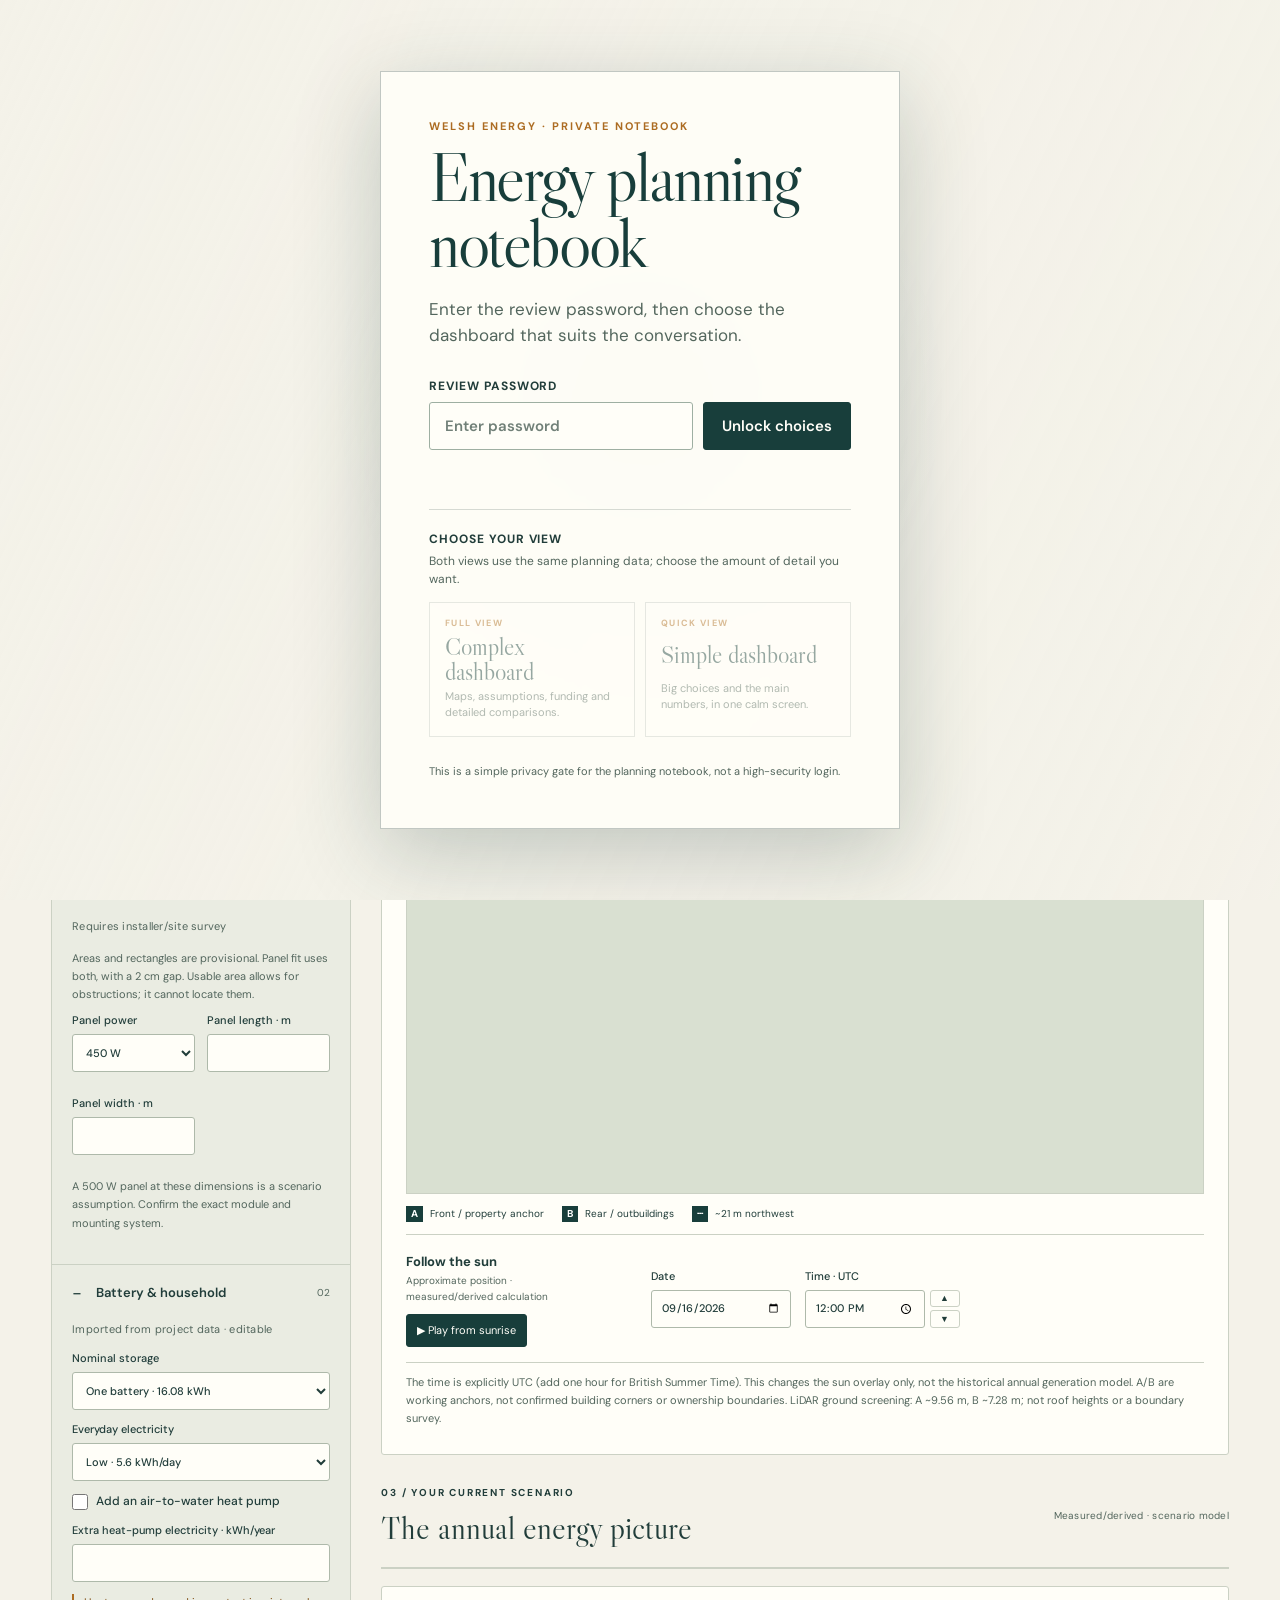
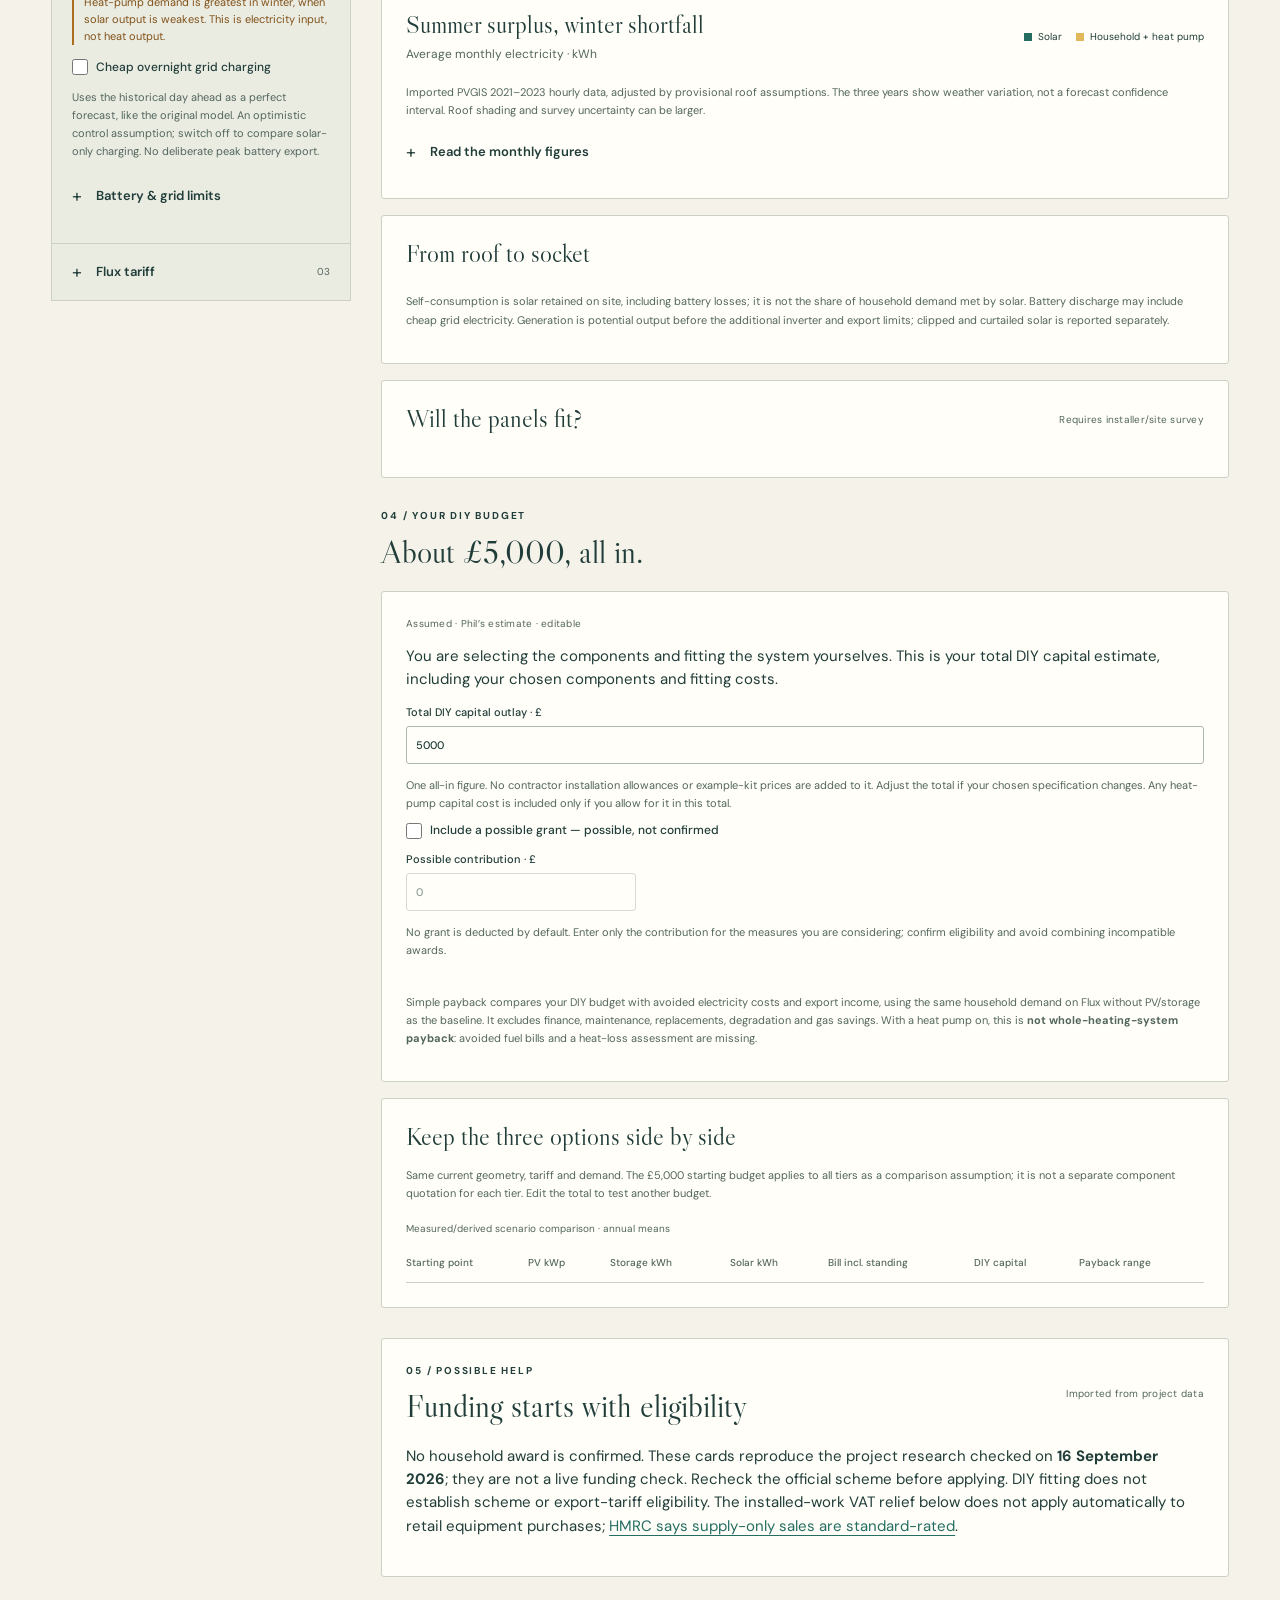
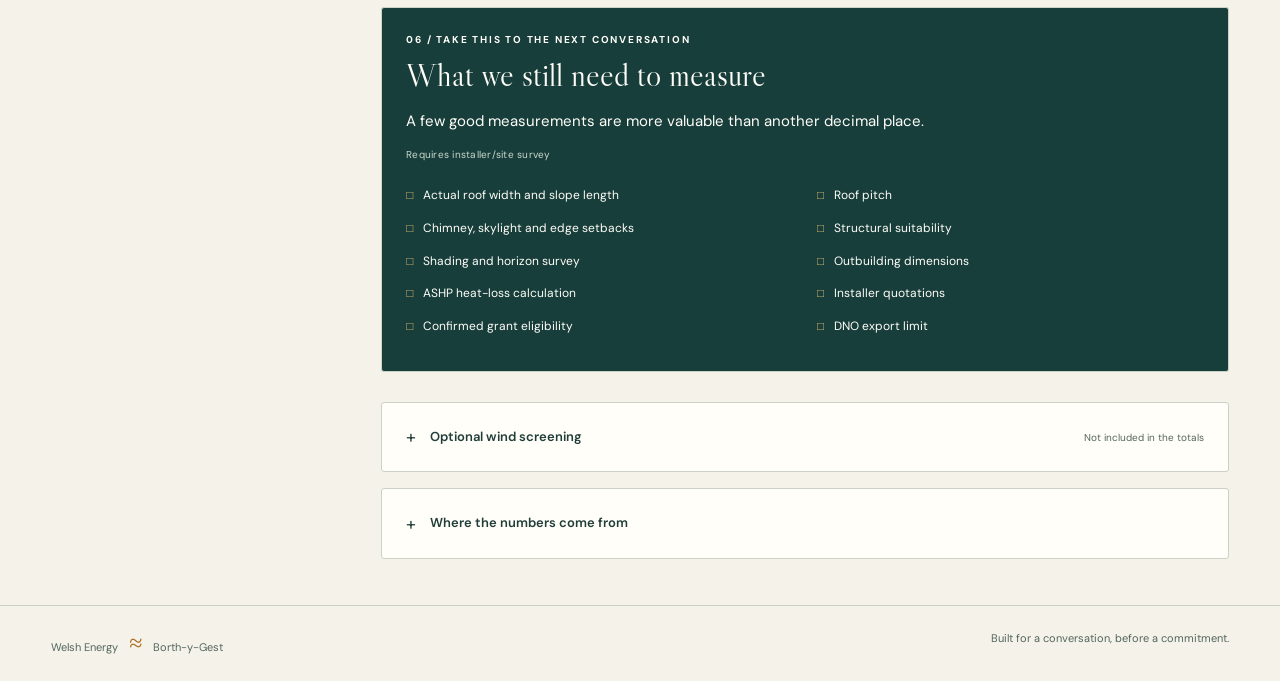
==== commit df283f47: "Add sunrise playback and hourly sun controls" ====
--- a/index.html
+++ b/index.html
@@ -62,7 +62,7 @@
 <details><summary>Flux tariff <span>03</span></summary><div class="control-body"><p class="source-tag">Imported from project data · editable</p><p>15 September 2026 planning snapshot. Variable prices, not a future offer. Periods use UK local time, including daylight saving.</p><div id="tariff-fields" class="fields two"></div><p class="micro">Cheap 02:00–05:00 · peak 16:00–19:00 · normal at other times. <a href="https://octopus.energy/smart/flux/" target="_blank" rel="noreferrer">Official Flux information ↗</a></p></div></details>
 </aside>
 <div class="results">
-<section id="site" class="paper map-paper"><div class="section-heading"><div><p class="eyebrow">02 / START WITH THE PLACE</p><h2>A small site. Several possibilities.</h2></div><button id="recenter-map" class="quiet">Centre on the house</button></div><div class="map-wrap"><div id="site-map" aria-label="Interactive map of provisional front and rear anchors"></div></div><div class="map-caption"><span><b>A</b> Front / property anchor</span><span><b>B</b> Rear / outbuildings</span><span><b>┄</b> ~21 m northwest</span></div><p id="map-status" class="micro"></p><div class="sun-strip"><div><strong>Follow the sun</strong><small>Approximate position · measured/derived calculation</small></div><label>Date<input id="sun-date" type="date" value="2026-09-16" min="2020-01-01" max="2035-12-31"></label><label>Time · UTC<input id="sun-time" type="time" value="12:00"></label><output id="sun-readout"></output></div><p class="micro">The time is explicitly UTC (add one hour for British Summer Time). This changes the sun overlay only, not the historical annual generation model. A/B are working anchors, not confirmed building corners or ownership boundaries. LiDAR ground screening: A ~9.56 m, B ~7.28 m; not roof heights or a boundary survey.</p></section>
+<section id="site" class="paper map-paper"><div class="section-heading"><div><p class="eyebrow">02 / START WITH THE PLACE</p><h2>A small site. Several possibilities.</h2></div><button id="recenter-map" class="quiet">Centre on the house</button></div><div class="map-wrap"><div id="site-map" aria-label="Interactive map of provisional front and rear anchors"></div></div><div class="map-caption"><span><b>A</b> Front / property anchor</span><span><b>B</b> Rear / outbuildings</span><span><b>┄</b> ~21 m northwest</span></div><p id="map-status" class="micro"></p><div class="sun-strip"><div class="sun-follow-control"><div><strong>Follow the sun</strong><small>Approximate position · measured/derived calculation</small></div><button id="sun-play" class="sun-play" type="button" aria-pressed="false"><span aria-hidden="true">▶</span> Play from sunrise</button></div><label>Date<input id="sun-date" type="date" value="2026-09-16" min="2020-01-01" max="2035-12-31"></label><label class="sun-time-label">Time · UTC<span class="sun-time-controls"><input id="sun-time" type="time" value="12:00"><span class="sun-time-stepper"><button id="sun-time-forward" type="button" aria-label="Move forward one hour">▲</button><button id="sun-time-back" type="button" aria-label="Move back one hour">▼</button></span></span></label><output id="sun-readout" aria-live="polite"></output></div><p class="micro">The time is explicitly UTC (add one hour for British Summer Time). This changes the sun overlay only, not the historical annual generation model. A/B are working anchors, not confirmed building corners or ownership boundaries. LiDAR ground screening: A ~9.56 m, B ~7.28 m; not roof heights or a boundary survey.</p></section>
 <section id="energy"><div class="section-heading"><div><p class="eyebrow">03 / YOUR CURRENT SCENARIO</p><h2>The annual energy picture</h2></div><span class="source-tag">Measured/derived · scenario model</span></div><div id="warnings" role="status"></div><div id="metrics" class="metrics" aria-live="polite" aria-atomic="true"></div><div class="paper chart-paper"><div class="section-heading"><div><h3>Summer surplus, winter shortfall</h3><p>Average monthly electricity · kWh</p></div><div class="legend"><span><i class="solar"></i>Solar</span><span><i class="demand"></i>Household + heat pump</span></div></div><div id="monthly-chart"></div><p class="micro">Imported PVGIS 2021–2023 hourly data, adjusted by provisional roof assumptions. The three years show weather variation, not a forecast confidence interval. Roof shading and survey uncertainty can be larger.</p><details><summary>Read the monthly figures</summary><div class="table-scroll"><table><caption>Average per calendar month, with generation range across the three years</caption><thead><tr><th>Month</th><th>Solar kWh</th><th>Year range</th><th>Use kWh</th><th>Import kWh</th><th>Export kWh</th></tr></thead><tbody id="monthly-table"></tbody></table></div></details></div><div class="paper"><h3>From roof to socket</h3><div id="energy-details" class="detail-grid"></div><p class="micro">Self-consumption is solar retained on site, including battery losses; it is not the share of household demand met by solar. Battery discharge may include cheap grid electricity. Generation is potential output before the additional inverter and export limits; clipped and curtailed solar is reported separately.</p></div><div class="paper"><div class="section-heading"><h3>Will the panels fit?</h3><span class="source-tag">Requires installer/site survey</span></div><div id="layout-results"></div></div></section>
 <section id="costs"><div class="section-heading"><div><p class="eyebrow">04 / YOUR DIY BUDGET</p><h2>About £5,000, all in.</h2></div></div><div class="paper"><p class="source-tag">Assumed · Phil’s estimate · editable</p><p>You are selecting the components and fitting the system yourselves. This is your total DIY capital estimate, including your chosen components and fitting costs.</p><label>Total DIY capital outlay · £<input id="diy-total" type="number" min="0" max="200000" step="100" value="5000"></label><p class="micro">One all-in figure. No contractor installation allowances or example-kit prices are added to it. Adjust the total if your chosen specification changes. Any heat-pump capital cost is included only if you allow for it in this total.</p><div id="cost-inputs" hidden></div><label class="check"><input id="grant-enabled" type="checkbox"> Include a possible grant — possible, not confirmed</label><label class="grant-amount">Possible contribution · £<input id="grant-amount" type="number" value="0" min="0" max="100000" step="100" disabled></label><p class="micro">No grant is deducted by default. Enter only the contribution for the measures you are considering; confirm eligibility and avoid combining incompatible awards.</p><div id="finance" class="finance-grid"></div><p class="micro">Simple payback compares your DIY budget with avoided electricity costs and export income, using the same household demand on Flux without PV/storage as the baseline. It excludes finance, maintenance, replacements, degradation and gas savings. With a heat pump on, this is <strong>not whole-heating-system payback</strong>: avoided fuel bills and a heat-loss assessment are missing.</p></div><div class="paper"><h3>Keep the three options side by side</h3><p class="micro">Same current geometry, tariff and demand. The £5,000 starting budget applies to all tiers as a comparison assumption; it is not a separate component quotation for each tier. Edit the total to test another budget.</p><div class="table-scroll"><table><caption>Measured/derived scenario comparison · annual means</caption><thead><tr><th>Starting point</th><th>PV kWp</th><th>Storage kWh</th><th>Solar kWh</th><th>Bill incl. standing</th><th>DIY capital</th><th>Payback range</th></tr></thead><tbody id="comparison"></tbody></table></div></div></section>
 <section id="funding" class="paper"><div class="section-heading"><div><p class="eyebrow">05 / POSSIBLE HELP</p><h2>Funding starts with eligibility</h2></div><span class="source-tag">Imported from project data</span></div><p>No household award is confirmed. These cards reproduce the project research checked on <strong>16 September 2026</strong>; they are not a live funding check. Recheck the official scheme before applying. DIY fitting does not establish scheme or export-tariff eligibility. The installed-work VAT relief below does not apply automatically to retail equipment purchases; <a href="https://www.gov.uk/guidance/vat-on-energy-saving-materials-and-heating-equipment-notice-7086" target="_blank" rel="noreferrer">HMRC says supply-only sales are standard-rated</a>.</p><div id="grants" class="grants"></div></section>
--- a/styles.css
+++ b/styles.css
@@ -43,3 +43,16 @@
 .privacy-shake{animation:privacy-shake .28s ease-in-out}
 @keyframes privacy-shake{0%,100%{transform:translateX(0)}30%{transform:translateX(-7px)}70%{transform:translateX(7px)}}
 @media(max-width:560px){.privacy-shell{width:min(100% - 22px,1080px);padding:11px 0}.privacy-panel{padding:26px 22px}.privacy-entry{display:grid}.privacy-entry button{width:100%}.privacy-panel h1{font-size:clamp(40px,16vw,62px)}.privacy-choice-links{grid-template-columns:1fr}.privacy-choice-link{min-height:0}.masthead nav .view-switch{display:block}.masthead-actions{width:100%;justify-content:flex-start}}
+/* Sun controls: make one-hour stepping and sunrise playback easy to reach. */
+.sun-strip{grid-template-columns:minmax(170px,1fr) 140px 155px minmax(170px,1fr)}
+.sun-follow-control{display:grid;gap:10px;align-content:start}
+.sun-play{justify-self:start;padding:7px 10px;background:var(--dark);border-color:var(--dark);color:var(--paper);font-size:11px}
+.sun-play:hover{background:var(--sea)}
+.sun-time-controls{display:grid;grid-template-columns:minmax(0,1fr) 30px;gap:5px;margin-top:5px}
+.sun-time-controls input[type=time]{margin:0;min-width:0}
+.sun-time-stepper{display:grid;grid-template-rows:1fr 1fr;gap:3px}
+.sun-time-stepper button{padding:0;border-radius:3px;background:var(--paper);font-size:9px;line-height:1}
+.sun-time-stepper button:hover{background:#e4e8dc}
+.sun-strip output{align-self:center}
+@media(max-width:1200px){.sun-strip{grid-template-columns:repeat(2,minmax(0,1fr))}.sun-strip output{grid-column:1/-1;text-align:left}}
+@media(max-width:480px){.sun-strip{grid-template-columns:1fr}.sun-strip output{grid-column:auto}}
